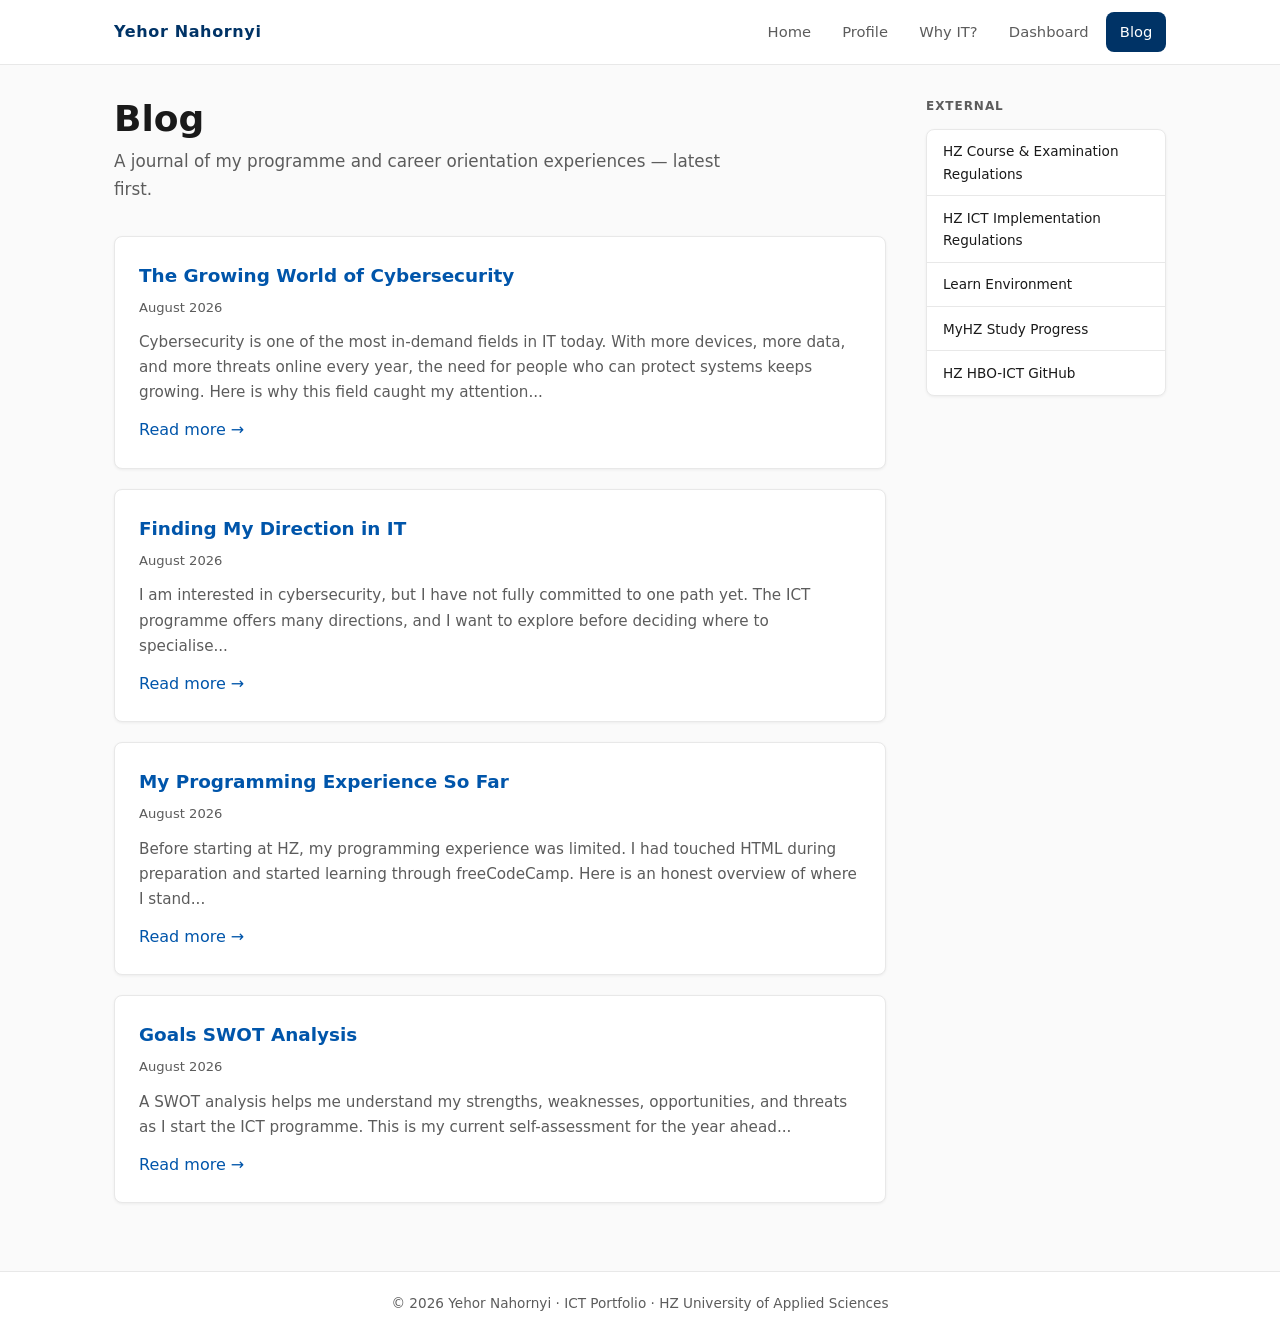
==== blog.html @ 4990da4e "I added a lot of pages about me" ====
<!DOCTYPE html>
<html lang="en">
<head>
  <meta charset="UTF-8">
  <meta name="viewport" content="width=device-width, initial-scale=1.0">
  <meta name="description" content="Blog about programme and career orientation experiences by Yehor Nahornyi.">
  <title>Blog | Yehor Nahornyi</title>
  <link rel="stylesheet" href="css/style.css">
</head>
<body>
  <header class="site-header">
    <div class="header-inner">
      <a href="index.html" class="brand">Yehor Nahornyi</a>
      <nav class="main-nav" aria-label="Main navigation">
        <ul>
          <li><a href="index.html">Home</a></li>
          <li><a href="profile.html">Profile</a></li>
          <li><a href="why-it.html">Why IT?</a></li>
          <li><a href="dashboard.html">Dashboard</a></li>
          <li><a href="blog.html" class="nav-current">Blog</a></li>
        </ul>
      </nav>
    </div>
  </header>

  <div class="page-wrapper">
    <main>
      <h1 class="page-title">Blog</h1>
      <p class="page-intro">A journal of my programme and career orientation experiences — latest first.</p>

      <div class="blog-feed">
        <article>
          <h2><a href="blog-ict-field.html">The Growing World of Cybersecurity</a></h2>
          <p class="post-date">August 2026</p>
          <p>
            Cybersecurity is one of the most in-demand fields in IT today. With more devices,
            more data, and more threats online every year, the need for people who can protect
            systems keeps growing. Here is why this field caught my attention...
          </p>
          <a href="blog-ict-field.html" class="read-more">Read more &rarr;</a>
        </article>

        <article>
          <h2><a href="blog-direction.html">Finding My Direction in IT</a></h2>
          <p class="post-date">August 2026</p>
          <p>
            I am interested in cybersecurity, but I have not fully committed to one path yet.
            The ICT programme offers many directions, and I want to explore before deciding
            where to specialise...
          </p>
          <a href="blog-direction.html" class="read-more">Read more &rarr;</a>
        </article>

        <article>
          <h2><a href="blog-programming.html">My Programming Experience So Far</a></h2>
          <p class="post-date">August 2026</p>
          <p>
            Before starting at HZ, my programming experience was limited. I had touched HTML
            during preparation and started learning through freeCodeCamp. Here is an honest
            overview of where I stand...
          </p>
          <a href="blog-programming.html" class="read-more">Read more &rarr;</a>
        </article>

        <article>
          <h2><a href="blog-swot.html">Goals SWOT Analysis</a></h2>
          <p class="post-date">August 2026</p>
          <p>
            A SWOT analysis helps me understand my strengths, weaknesses, opportunities,
            and threats as I start the ICT programme. This is my current self-assessment
            for the year ahead...
          </p>
          <a href="blog-swot.html" class="read-more">Read more &rarr;</a>
        </article>
      </div>
    </main>

    <aside class="external-links">
      <h2>External</h2>
      <ul>
        <li><a href="https://hz.nl/en/about-hz/regulations-documents/course-and-examination-regulations" target="_blank" rel="noopener noreferrer">HZ Course &amp; Examination Regulations</a></li>
        <li><a href="https://hz.nl/en/study-programmes/ict" target="_blank" rel="noopener noreferrer">HZ ICT Implementation Regulations</a></li>
        <li><a href="https://learn.hz.nl" target="_blank" rel="noopener noreferrer">Learn Environment</a></li>
        <li><a href="https://myhz.hz.nl" target="_blank" rel="noopener noreferrer">MyHZ Study Progress</a></li>
        <li><a href="https://github.com/HZ-HBO-ICT" target="_blank" rel="noopener noreferrer">HZ HBO-ICT GitHub</a></li>
      </ul>
    </aside>
  </div>

  <footer class="site-footer">
    <p>&copy; 2026 Yehor Nahornyi · ICT Portfolio · HZ University of Applied Sciences</p>
  </footer>
</body>
</html>
---- css/style.css ----
*,
*::before,
*::after {
  box-sizing: border-box;
  margin: 0;
  padding: 0;
}

:root {
  --bg: #fafafa;
  --surface: #ffffff;
  --text: #1a1a1a;
  --text-muted: #5c5c5c;
  --border: #e8e8e8;
  --accent: #003366;
  --accent-light: #0055aa;
  --hz-orange: #e87722;
  --success: #2e7d32;
  --warning: #ed6c02;
  --danger: #c62828;
  --pending: #9e9e9e;
  --radius: 8px;
  --shadow: 0 1px 3px rgba(0, 0, 0, 0.06);
}

body {
  font-family: "Segoe UI", system-ui, -apple-system, sans-serif;
  line-height: 1.65;
  color: var(--text);
  background: var(--bg);
  min-height: 100vh;
  display: flex;
  flex-direction: column;
}

a {
  color: var(--accent-light);
  text-decoration: none;
}

a:hover {
  text-decoration: underline;
}

img {
  max-width: 100%;
  height: auto;
  display: block;
}

/* Header & navigation */

.site-header {
  background: var(--surface);
  border-bottom: 1px solid var(--border);
  position: sticky;
  top: 0;
  z-index: 100;
}

.header-inner {
  max-width: 1100px;
  margin: 0 auto;
  padding: 0 1.5rem;
  display: flex;
  align-items: center;
  justify-content: space-between;
  gap: 1rem;
  min-height: 64px;
}

.brand {
  font-weight: 700;
  font-size: 1rem;
  color: var(--accent);
  letter-spacing: 0.04em;
  text-decoration: none;
}

.brand:hover {
  text-decoration: none;
  color: var(--hz-orange);
}

.main-nav ul {
  list-style: none;
  display: flex;
  flex-wrap: wrap;
  gap: 0.25rem;
}

.main-nav a {
  display: block;
  padding: 0.5rem 0.85rem;
  border-radius: var(--radius);
  color: var(--text-muted);
  font-size: 0.92rem;
  font-weight: 500;
  text-decoration: none;
  transition: background 0.15s, color 0.15s;
}

.main-nav a:hover {
  background: #f0f4f8;
  color: var(--accent);
  text-decoration: none;
}

.main-nav a.nav-current {
  background: var(--accent);
  color: #fff;
}

/* Layout */

.page-wrapper {
  max-width: 1100px;
  margin: 0 auto;
  padding: 2rem 1.5rem 3rem;
  display: grid;
  grid-template-columns: 1fr 240px;
  gap: 2.5rem;
  flex: 1;
  width: 100%;
}

main {
  min-width: 0;
}

aside.external-links {
  align-self: start;
  position: sticky;
  top: 88px;
}

aside.external-links h2 {
  font-size: 0.75rem;
  text-transform: uppercase;
  letter-spacing: 0.08em;
  color: var(--text-muted);
  margin-bottom: 0.75rem;
}

aside.external-links ul {
  list-style: none;
  background: var(--surface);
  border: 1px solid var(--border);
  border-radius: var(--radius);
  overflow: hidden;
  box-shadow: var(--shadow);
}

aside.external-links li + li {
  border-top: 1px solid var(--border);
}

aside.external-links a {
  display: block;
  padding: 0.65rem 1rem;
  font-size: 0.85rem;
  color: var(--text);
  text-decoration: none;
}

aside.external-links a:hover {
  background: #f0f4f8;
  text-decoration: none;
  color: var(--accent);
}

/* Typography & sections */

.page-title {
  font-size: clamp(1.75rem, 4vw, 2.25rem);
  font-weight: 700;
  margin-bottom: 0.5rem;
  line-height: 1.2;
}

.page-intro {
  color: var(--text-muted);
  font-size: 1.05rem;
  margin-bottom: 2rem;
  max-width: 640px;
}

section {
  margin-bottom: 2.5rem;
}

section h2 {
  font-size: 1.25rem;
  margin-bottom: 0.75rem;
  color: var(--accent);
}

section h3 {
  font-size: 1.05rem;
  margin: 1.25rem 0 0.5rem;
}

section p {
  margin-bottom: 1rem;
  color: var(--text);
  max-width: 680px;
}

section ul,
section ol {
  margin: 0 0 1rem 1.25rem;
  max-width: 680px;
}

section li {
  margin-bottom: 0.35rem;
}

/* Hero block (home) */

.hero-block {
  display: grid;
  grid-template-columns: 1fr 200px;
  gap: 2rem;
  align-items: start;
  margin-bottom: 2.5rem;
  padding-bottom: 2rem;
  border-bottom: 1px solid var(--border);
}

.hero-block h1 {
  font-size: clamp(2rem, 5vw, 2.75rem);
  line-height: 1.15;
  margin-bottom: 0.75rem;
}

.hero-tagline {
  font-size: 1.1rem;
  color: var(--hz-orange);
  font-weight: 600;
  margin-bottom: 1rem;
}

.hero-images {
  display: flex;
  flex-direction: column;
  gap: 1rem;
}

.hero-images img {
  border-radius: var(--radius);
  border: 1px solid var(--border);
  background: var(--surface);
  padding: 0.75rem;
}

/* Cards & content blocks */

.card-grid {
  display: grid;
  grid-template-columns: repeat(auto-fill, minmax(260px, 1fr));
  gap: 1.25rem;
}

.card {
  background: var(--surface);
  border: 1px solid var(--border);
  border-radius: var(--radius);
  padding: 1.25rem;
  box-shadow: var(--shadow);
}

.card h3 {
  margin: 0 0 0.5rem;
  font-size: 1rem;
}

.card p {
  font-size: 0.92rem;
  color: var(--text-muted);
  margin-bottom: 0.75rem;
}

.card a.read-more {
  font-size: 0.88rem;
  font-weight: 600;
  color: var(--accent);
}

/* Profile */

.profile-header {
  display: flex;
  gap: 2rem;
  align-items: start;
  margin-bottom: 2rem;
  flex-wrap: wrap;
}

.profile-photo {
  width: 180px;
  height: 180px;
  border-radius: var(--radius);
  object-fit: cover;
  border: 1px solid var(--border);
  background: #eef2f6;
}

.character-list {
  list-style: none;
  margin-left: 0;
  display: flex;
  flex-wrap: wrap;
  gap: 0.5rem;
}

.character-list li {
  background: #f0f4f8;
  color: var(--accent);
  padding: 0.35rem 0.85rem;
  border-radius: 999px;
  font-size: 0.88rem;
  font-weight: 500;
  margin: 0;
}

.hz-logo-block {
  margin: 2rem 0;
  padding: 1.25rem;
  background: var(--surface);
  border: 1px solid var(--border);
  border-radius: var(--radius);
  display: inline-block;
}

.hz-logo-block img {
  width: 120px;
}

/* Dashboard */

.progress-section {
  background: var(--surface);
  border: 1px solid var(--border);
  border-radius: var(--radius);
  padding: 1.5rem;
  margin-bottom: 2rem;
  box-shadow: var(--shadow);
}

.progress-section h2 {
  margin-bottom: 1rem;
}

.progress-bar-wrap {
  position: relative;
  height: 28px;
  background: #eee;
  border-radius: 999px;
  overflow: visible;
  margin: 2rem 0 1rem;
}

.progress-bar-fill {
  height: 100%;
  background: linear-gradient(90deg, var(--accent), var(--accent-light));
  border-radius: 999px;
  transition: width 0.3s;
}

.progress-boundary {
  position: absolute;
  top: -8px;
  bottom: -8px;
  width: 3px;
  background: var(--hz-orange);
  transform: translateX(-50%);
}

.progress-boundary::after {
  content: "Study Advice (45 EC)";
  position: absolute;
  top: -22px;
  left: 50%;
  transform: translateX(-50%);
  font-size: 0.72rem;
  white-space: nowrap;
  color: var(--hz-orange);
  font-weight: 600;
}

.progress-labels {
  display: flex;
  justify-content: space-between;
  font-size: 0.85rem;
  color: var(--text-muted);
}

.study-table-wrap {
  overflow-x: auto;
  border: 1px solid var(--border);
  border-radius: var(--radius);
  background: var(--surface);
  box-shadow: var(--shadow);
}

.study-table {
  width: 100%;
  border-collapse: collapse;
  font-size: 0.88rem;
}

.study-table th,
.study-table td {
  padding: 0.65rem 0.85rem;
  text-align: left;
  border-bottom: 1px solid var(--border);
}

.study-table th {
  background: #f5f7fa;
  font-weight: 600;
  color: var(--accent);
  font-size: 0.8rem;
  text-transform: uppercase;
  letter-spacing: 0.04em;
}

.study-table tr:last-child td {
  border-bottom: none;
}

.study-table .quarter-header td {
  background: var(--accent);
  color: #fff;
  font-weight: 700;
  font-size: 0.85rem;
  letter-spacing: 0.03em;
}

.study-table .course-header td {
  background: #eef2f6;
  font-weight: 600;
  color: var(--text);
}

.status-pending {
  background: #fafafa;
}

.status-passed {
  background: #e8f5e9;
}

.status-failed {
  background: #ffebee;
}

.status-empty {
  background: #fff;
}

.grade-cell {
  font-weight: 600;
  min-width: 60px;
}

.legend {
  display: flex;
  flex-wrap: wrap;
  gap: 1rem;
  margin-top: 1rem;
  font-size: 0.82rem;
}

.legend-item {
  display: flex;
  align-items: center;
  gap: 0.4rem;
}

.legend-swatch {
  width: 14px;
  height: 14px;
  border-radius: 3px;
  border: 1px solid var(--border);
}

.legend-swatch.pending { background: #fafafa; }
.legend-swatch.passed { background: #e8f5e9; }
.legend-swatch.failed { background: #ffebee; }

/* Blog post */

article.blog-post {
  max-width: 720px;
}

article.blog-post .post-meta {
  color: var(--text-muted);
  font-size: 0.88rem;
  margin-bottom: 1.5rem;
}

article.blog-post h2 {
  font-size: 1.5rem;
  margin: 1.5rem 0 0.75rem;
  color: var(--text);
}

.blog-feed article {
  background: var(--surface);
  border: 1px solid var(--border);
  border-radius: var(--radius);
  padding: 1.5rem;
  margin-bottom: 1.25rem;
  box-shadow: var(--shadow);
}

.blog-feed article h2 {
  font-size: 1.15rem;
  margin-bottom: 0.35rem;
  color: var(--accent);
}

.blog-feed .post-date {
  font-size: 0.82rem;
  color: var(--text-muted);
  margin-bottom: 0.75rem;
}

.blog-feed p {
  font-size: 0.95rem;
  color: var(--text-muted);
  margin-bottom: 0.75rem;
}

/* SWOT table */

.swot-table {
  width: 100%;
  border-collapse: collapse;
  margin: 1rem 0;
  font-size: 0.92rem;
}

.swot-table th,
.swot-table td {
  border: 1px solid var(--border);
  padding: 0.85rem 1rem;
  vertical-align: top;
}

.swot-table th {
  background: #f5f7fa;
  text-align: left;
  width: 25%;
  line-height: 1.5;
}

.swot-table td ul {
  margin: 0;
  padding-left: 1.25rem;
  list-style-position: outside;
}

.swot-table td li {
  margin: 0 0 0.4rem;
  padding-left: 0.15rem;
  line-height: 1.5;
}

.swot-table td li:last-child {
  margin-bottom: 0;
}

/* Footer */

.site-footer {
  border-top: 1px solid var(--border);
  background: var(--surface);
  padding: 1.25rem 1.5rem;
  text-align: center;
  font-size: 0.85rem;
  color: var(--text-muted);
}

.site-footer p {
  max-width: none;
  margin: 0;
}

@media (max-width: 800px) {
  .page-wrapper {
    grid-template-columns: 1fr;
  }

  aside.external-links {
    position: static;
    order: -1;
  }

  .hero-block {
    grid-template-columns: 1fr;
  }
}
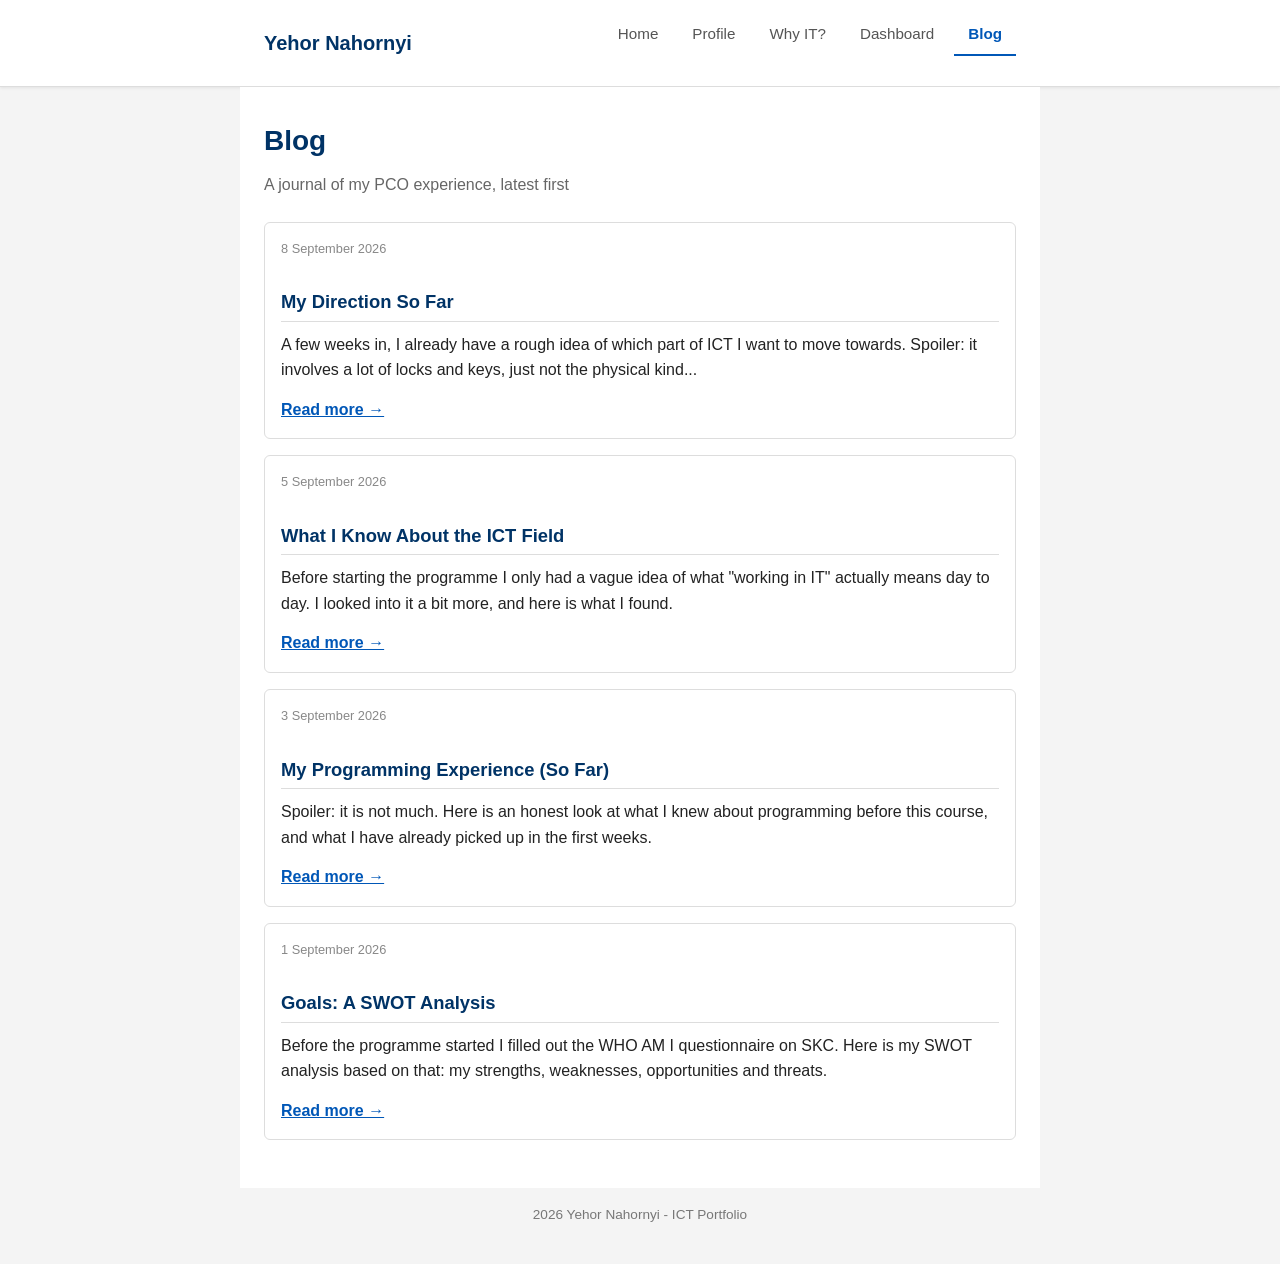
==== commit cdb43c08: "Dashboard and blog" ====
--- a/blog.html
+++ b/blog.html
@@ -1,94 +1,86 @@
 <!DOCTYPE html>
 <html lang="en">
+
 <head>
   <meta charset="UTF-8">
   <meta name="viewport" content="width=device-width, initial-scale=1.0">
-  <meta name="description" content="Blog about programme and career orientation experiences by Yehor Nahornyi.">
-  <title>Blog | Yehor Nahornyi</title>
+  <meta name="description" content="Blog of Yehor Nahornyi about his PCO experience">
+  <title>Blog - Yehor Nahornyi</title>
   <link rel="stylesheet" href="css/style.css">
 </head>
+
 <body>
-  <header class="site-header">
-    <div class="header-inner">
-      <a href="index.html" class="brand">Yehor Nahornyi</a>
-      <nav class="main-nav" aria-label="Main navigation">
+  <header>
+    <div class="header-content">
+      <h1>Yehor Nahornyi</h1>
+      <nav>
         <ul>
           <li><a href="index.html">Home</a></li>
           <li><a href="profile.html">Profile</a></li>
           <li><a href="why-it.html">Why IT?</a></li>
           <li><a href="dashboard.html">Dashboard</a></li>
-          <li><a href="blog.html" class="nav-current">Blog</a></li>
+          <li><a href="blog.html" class="active">Blog</a></li>
         </ul>
       </nav>
     </div>
   </header>
 
-  <div class="page-wrapper">
-    <main>
-      <h1 class="page-title">Blog</h1>
-      <p class="page-intro">A journal of my programme and career orientation experiences — latest first.</p>
+  <main>
+    <h1>Blog</h1>
+    <p class="subtitle">A journal of my PCO experience, latest first</p>
 
-      <div class="blog-feed">
-        <article>
-          <h2><a href="blog-ict-field.html">The Growing World of Cybersecurity</a></h2>
-          <p class="post-date">August 2026</p>
-          <p>
-            Cybersecurity is one of the most in-demand fields in IT today. With more devices,
-            more data, and more threats online every year, the need for people who can protect
-            systems keeps growing. Here is why this field caught my attention...
-          </p>
-          <a href="blog-ict-field.html" class="read-more">Read more &rarr;</a>
-        </article>
+    <section class="post-excerpt">
+      <article>
+        <time datetime="2026-09-08">8 September 2026</time>
+        <h2>My Direction So Far</h2>
+        <p>
+          A few weeks in, I already have a rough idea of which part of ICT I want to move
+          towards. Spoiler: it involves a lot of locks and keys, just not the physical kind...
+        </p>
+        <a class="read-more" href="direction.html">Read more &rarr;</a>
+      </article>
+    </section>
 
-        <article>
-          <h2><a href="blog-direction.html">Finding My Direction in IT</a></h2>
-          <p class="post-date">August 2026</p>
-          <p>
-            I am interested in cybersecurity, but I have not fully committed to one path yet.
-            The ICT programme offers many directions, and I want to explore before deciding
-            where to specialise...
-          </p>
-          <a href="blog-direction.html" class="read-more">Read more &rarr;</a>
-        </article>
+    <section class="post-excerpt">
+      <article>
+        <time datetime="2026-09-05">5 September 2026</time>
+        <h2>What I Know About the ICT Field</h2>
+        <p>
+          Before starting the programme I only had a vague idea of what "working in IT" actually
+          means day to day. I looked into it a bit more, and here is what I found.
+        </p>
+        <a class="read-more" href="ict-field.html">Read more &rarr;</a>
+      </article>
+    </section>
 
-        <article>
-          <h2><a href="blog-programming.html">My Programming Experience So Far</a></h2>
-          <p class="post-date">August 2026</p>
-          <p>
-            Before starting at HZ, my programming experience was limited. I had touched HTML
-            during preparation and started learning through freeCodeCamp. Here is an honest
-            overview of where I stand...
-          </p>
-          <a href="blog-programming.html" class="read-more">Read more &rarr;</a>
-        </article>
+    <section class="post-excerpt">
+      <article>
+        <time datetime="2026-09-03">3 September 2026</time>
+        <h2>My Programming Experience (So Far)</h2>
+        <p>
+          Spoiler: it is not much. Here is an honest look at what I knew about programming
+          before this course, and what I have already picked up in the first weeks.
+        </p>
+        <a class="read-more" href="programming-experience.html">Read more &rarr;</a>
+      </article>
+    </section>
 
-        <article>
-          <h2><a href="blog-swot.html">Goals SWOT Analysis</a></h2>
-          <p class="post-date">August 2026</p>
-          <p>
-            A SWOT analysis helps me understand my strengths, weaknesses, opportunities,
-            and threats as I start the ICT programme. This is my current self-assessment
-            for the year ahead...
-          </p>
-          <a href="blog-swot.html" class="read-more">Read more &rarr;</a>
-        </article>
-      </div>
-    </main>
+    <section class="post-excerpt">
+      <article>
+        <time datetime="2026-09-01">1 September 2026</time>
+        <h2>Goals: A SWOT Analysis</h2>
+        <p>
+          Before the programme started I filled out the WHO AM I questionnaire on SKC. Here is
+          my SWOT analysis based on that: my strengths, weaknesses, opportunities and threats.
+        </p>
+        <a class="read-more" href="goals.html">Read more &rarr;</a>
+      </article>
+    </section>
+  </main>
 
-    <aside class="external-links">
-      <h2>External</h2>
-      <ul>
-        <li><a href="https://hz.nl/en/about-hz/regulations-documents/course-and-examination-regulations" target="_blank" rel="noopener noreferrer">HZ Course &amp; Examination Regulations</a></li>
-        <li><a href="https://hz.nl/en/study-programmes/ict" target="_blank" rel="noopener noreferrer">HZ ICT Implementation Regulations</a></li>
-        <li><a href="https://learn.hz.nl" target="_blank" rel="noopener noreferrer">Learn Environment</a></li>
-        <li><a href="https://myhz.hz.nl" target="_blank" rel="noopener noreferrer">MyHZ Study Progress</a></li>
-        <li><a href="https://github.com/HZ-HBO-ICT" target="_blank" rel="noopener noreferrer">HZ HBO-ICT GitHub</a></li>
-      </ul>
-    </aside>
-  </div>
-
-  <footer class="site-footer">
-    <p>&copy; 2026 Yehor Nahornyi · ICT Portfolio · HZ University of Applied Sciences</p>
+  <footer>
+    <p>2026 Yehor Nahornyi - ICT Portfolio</p>
   </footer>
 </body>
-</html>
+
+</html>
--- a/css/style.css
+++ b/css/style.css
@@ -1,606 +1,202 @@
-*,
-*::before,
-*::after {
+* {
   box-sizing: border-box;
   margin: 0;
   padding: 0;
 }
 
-:root {
-  --bg: #fafafa;
-  --surface: #ffffff;
-  --text: #1a1a1a;
-  --text-muted: #5c5c5c;
-  --border: #e8e8e8;
-  --accent: #003366;
-  --accent-light: #0055aa;
-  --hz-orange: #e87722;
-  --success: #2e7d32;
-  --warning: #ed6c02;
-  --danger: #c62828;
-  --pending: #9e9e9e;
-  --radius: 8px;
-  --shadow: 0 1px 3px rgba(0, 0, 0, 0.06);
-}
-
 body {
-  font-family: "Segoe UI", system-ui, -apple-system, sans-serif;
-  line-height: 1.65;
-  color: var(--text);
-  background: var(--bg);
-  min-height: 100vh;
+  font-family: "Segoe UI", Tahoma, sans-serif;
+  line-height: 1.6;
+  color: #222;
+  background-color: #f4f4f4;
+}
+
+a {
+  color: #0057b7;
+}
+
+a:hover {
+  color: #003d80;
+}
+
+header {
+  background-color: #fff;
+  border-bottom: 1px solid #ddd;
+  box-shadow: 0 1px 3px rgba(0, 0, 0, 0.08);
+}
+
+.header-content {
+  max-width: 800px;
+  margin: 0 auto;
+  padding: 14px 24px;
   display: flex;
-  flex-direction: column;
-}
-
-a {
-  color: var(--accent-light);
-  text-decoration: none;
-}
-
-a:hover {
-  text-decoration: underline;
-}
-
-img {
-  max-width: 100%;
-  height: auto;
-  display: block;
-}
-
-/* Header & navigation */
-
-.site-header {
-  background: var(--surface);
-  border-bottom: 1px solid var(--border);
-  position: sticky;
-  top: 0;
-  z-index: 100;
-}
-
-.header-inner {
-  max-width: 1100px;
-  margin: 0 auto;
-  padding: 0 1.5rem;
-  display: flex;
+  justify-content: space-between;
   align-items: center;
-  justify-content: space-between;
-  gap: 1rem;
-  min-height: 64px;
-}
-
-.brand {
-  font-weight: 700;
-  font-size: 1rem;
-  color: var(--accent);
-  letter-spacing: 0.04em;
-  text-decoration: none;
-}
-
-.brand:hover {
-  text-decoration: none;
-  color: var(--hz-orange);
-}
-
-.main-nav ul {
+  flex-wrap: wrap;
+  gap: 12px;
+}
+
+header h1 {
+  font-size: 1.25rem;
+  margin-bottom: 0;
+  color: #003366;
+}
+
+nav ul {
   list-style: none;
   display: flex;
   flex-wrap: wrap;
-  gap: 0.25rem;
-}
-
-.main-nav a {
+  gap: 6px;
+}
+
+nav li {
+  display: inline-block;
+  margin-right: 0;
+  margin-bottom: 0;
+}
+
+nav a {
+  display: inline-block;
+  padding: 8px 14px;
+  text-decoration: none;
+  color: #555;
+  font-size: 0.95rem;
+  border-bottom: 2px solid transparent;
+}
+
+nav a:hover {
+  color: #0057b7;
+  border-bottom-color: #0057b7;
+  background-color: transparent;
+}
+
+nav a.active {
+  color: #0057b7;
+  font-weight: 600;
+  border-bottom-color: #0057b7;
+  background-color: transparent;
+}
+
+main {
+  max-width: 800px;
+  margin: 0 auto;
+  padding: 32px 24px;
+  background-color: #fff;
+  min-height: 60vh;
+}
+
+main h1 {
+  font-size: 1.75rem;
+  margin-bottom: 8px;
+  color: #003366;
+}
+
+.subtitle {
+  color: #666;
+  margin-bottom: 24px;
+}
+
+main h2 {
+  font-size: 1.15rem;
+  margin-top: 28px;
+  margin-bottom: 10px;
+  color: #003366;
+  border-bottom: 1px solid #ddd;
+  padding-bottom: 4px;
+}
+
+p {
+  margin-bottom: 14px;
+}
+
+ul {
+  margin: 0 0 16px 20px;
+}
+
+li {
+  margin-bottom: 6px;
+}
+
+footer {
+  max-width: 800px;
+  margin: 0 auto;
+  padding: 16px 24px 24px;
+  text-align: center;
+  font-size: 0.85rem;
+  color: #777;
+}
+
+/* Blog */
+.post-excerpt {
+  border: 1px solid #ddd;
+  border-radius: 6px;
+  padding: 16px;
+  margin-bottom: 16px;
+}
+
+.post-excerpt time {
   display: block;
-  padding: 0.5rem 0.85rem;
-  border-radius: var(--radius);
-  color: var(--text-muted);
-  font-size: 0.92rem;
-  font-weight: 500;
-  text-decoration: none;
-  transition: background 0.15s, color 0.15s;
-}
-
-.main-nav a:hover {
-  background: #f0f4f8;
-  color: var(--accent);
-  text-decoration: none;
-}
-
-.main-nav a.nav-current {
-  background: var(--accent);
-  color: #fff;
-}
-
-/* Layout */
-
-.page-wrapper {
-  max-width: 1100px;
-  margin: 0 auto;
-  padding: 2rem 1.5rem 3rem;
-  display: grid;
-  grid-template-columns: 1fr 240px;
-  gap: 2.5rem;
-  flex: 1;
-  width: 100%;
-}
-
-main {
-  min-width: 0;
-}
-
-aside.external-links {
-  align-self: start;
-  position: sticky;
-  top: 88px;
-}
-
-aside.external-links h2 {
-  font-size: 0.75rem;
-  text-transform: uppercase;
-  letter-spacing: 0.08em;
-  color: var(--text-muted);
-  margin-bottom: 0.75rem;
-}
-
-aside.external-links ul {
-  list-style: none;
-  background: var(--surface);
-  border: 1px solid var(--border);
-  border-radius: var(--radius);
-  overflow: hidden;
-  box-shadow: var(--shadow);
-}
-
-aside.external-links li + li {
-  border-top: 1px solid var(--border);
-}
-
-aside.external-links a {
-  display: block;
-  padding: 0.65rem 1rem;
-  font-size: 0.85rem;
-  color: var(--text);
-  text-decoration: none;
-}
-
-aside.external-links a:hover {
-  background: #f0f4f8;
-  text-decoration: none;
-  color: var(--accent);
-}
-
-/* Typography & sections */
-
-.page-title {
-  font-size: clamp(1.75rem, 4vw, 2.25rem);
-  font-weight: 700;
-  margin-bottom: 0.5rem;
-  line-height: 1.2;
-}
-
-.page-intro {
-  color: var(--text-muted);
-  font-size: 1.05rem;
-  margin-bottom: 2rem;
-  max-width: 640px;
-}
-
-section {
-  margin-bottom: 2.5rem;
-}
-
-section h2 {
-  font-size: 1.25rem;
-  margin-bottom: 0.75rem;
-  color: var(--accent);
-}
-
-section h3 {
-  font-size: 1.05rem;
-  margin: 1.25rem 0 0.5rem;
-}
-
-section p {
-  margin-bottom: 1rem;
-  color: var(--text);
-  max-width: 680px;
-}
-
-section ul,
-section ol {
-  margin: 0 0 1rem 1.25rem;
-  max-width: 680px;
-}
-
-section li {
-  margin-bottom: 0.35rem;
-}
-
-/* Hero block (home) */
-
-.hero-block {
-  display: grid;
-  grid-template-columns: 1fr 200px;
-  gap: 2rem;
-  align-items: start;
-  margin-bottom: 2.5rem;
-  padding-bottom: 2rem;
-  border-bottom: 1px solid var(--border);
-}
-
-.hero-block h1 {
-  font-size: clamp(2rem, 5vw, 2.75rem);
-  line-height: 1.15;
-  margin-bottom: 0.75rem;
-}
-
-.hero-tagline {
-  font-size: 1.1rem;
-  color: var(--hz-orange);
+  font-size: 0.8rem;
+  color: #888;
+  margin-bottom: 6px;
+}
+
+.read-more {
   font-weight: 600;
-  margin-bottom: 1rem;
-}
-
-.hero-images {
-  display: flex;
-  flex-direction: column;
-  gap: 1rem;
-}
-
-.hero-images img {
-  border-radius: var(--radius);
-  border: 1px solid var(--border);
-  background: var(--surface);
-  padding: 0.75rem;
-}
-
-/* Cards & content blocks */
-
-.card-grid {
-  display: grid;
-  grid-template-columns: repeat(auto-fill, minmax(260px, 1fr));
-  gap: 1.25rem;
-}
-
-.card {
-  background: var(--surface);
-  border: 1px solid var(--border);
-  border-radius: var(--radius);
-  padding: 1.25rem;
-  box-shadow: var(--shadow);
-}
-
-.card h3 {
-  margin: 0 0 0.5rem;
-  font-size: 1rem;
-}
-
-.card p {
-  font-size: 0.92rem;
-  color: var(--text-muted);
-  margin-bottom: 0.75rem;
-}
-
-.card a.read-more {
-  font-size: 0.88rem;
-  font-weight: 600;
-  color: var(--accent);
-}
-
-/* Profile */
-
-.profile-header {
-  display: flex;
-  gap: 2rem;
-  align-items: start;
-  margin-bottom: 2rem;
-  flex-wrap: wrap;
-}
-
-.profile-photo {
-  width: 180px;
-  height: 180px;
-  border-radius: var(--radius);
-  object-fit: cover;
-  border: 1px solid var(--border);
-  background: #eef2f6;
-}
-
-.character-list {
-  list-style: none;
-  margin-left: 0;
-  display: flex;
-  flex-wrap: wrap;
-  gap: 0.5rem;
-}
-
-.character-list li {
-  background: #f0f4f8;
-  color: var(--accent);
-  padding: 0.35rem 0.85rem;
-  border-radius: 999px;
-  font-size: 0.88rem;
-  font-weight: 500;
-  margin: 0;
-}
-
-.hz-logo-block {
-  margin: 2rem 0;
-  padding: 1.25rem;
-  background: var(--surface);
-  border: 1px solid var(--border);
-  border-radius: var(--radius);
-  display: inline-block;
-}
-
-.hz-logo-block img {
-  width: 120px;
-}
-
-/* Dashboard */
-
-.progress-section {
-  background: var(--surface);
-  border: 1px solid var(--border);
-  border-radius: var(--radius);
-  padding: 1.5rem;
-  margin-bottom: 2rem;
-  box-shadow: var(--shadow);
-}
-
-.progress-section h2 {
-  margin-bottom: 1rem;
-}
-
-.progress-bar-wrap {
-  position: relative;
-  height: 28px;
-  background: #eee;
-  border-radius: 999px;
-  overflow: visible;
-  margin: 2rem 0 1rem;
-}
-
-.progress-bar-fill {
-  height: 100%;
-  background: linear-gradient(90deg, var(--accent), var(--accent-light));
-  border-radius: 999px;
-  transition: width 0.3s;
-}
-
-.progress-boundary {
-  position: absolute;
-  top: -8px;
-  bottom: -8px;
-  width: 3px;
-  background: var(--hz-orange);
-  transform: translateX(-50%);
-}
-
-.progress-boundary::after {
-  content: "Study Advice (45 EC)";
-  position: absolute;
-  top: -22px;
-  left: 50%;
-  transform: translateX(-50%);
-  font-size: 0.72rem;
-  white-space: nowrap;
-  color: var(--hz-orange);
-  font-weight: 600;
-}
-
-.progress-labels {
-  display: flex;
-  justify-content: space-between;
-  font-size: 0.85rem;
-  color: var(--text-muted);
-}
-
-.study-table-wrap {
+}
+
+/* Dashboard table */
+.table-scroll {
   overflow-x: auto;
-  border: 1px solid var(--border);
-  border-radius: var(--radius);
-  background: var(--surface);
-  box-shadow: var(--shadow);
-}
-
-.study-table {
+  margin-bottom: 24px;
+}
+
+.study-monitor {
   width: 100%;
   border-collapse: collapse;
-  font-size: 0.88rem;
-}
-
-.study-table th,
-.study-table td {
-  padding: 0.65rem 0.85rem;
+  font-size: 0.9rem;
+}
+
+.study-monitor caption {
   text-align: left;
-  border-bottom: 1px solid var(--border);
-}
-
-.study-table th {
-  background: #f5f7fa;
-  font-weight: 600;
-  color: var(--accent);
-  font-size: 0.8rem;
-  text-transform: uppercase;
-  letter-spacing: 0.04em;
-}
-
-.study-table tr:last-child td {
-  border-bottom: none;
-}
-
-.study-table .quarter-header td {
-  background: var(--accent);
+  font-size: 0.85rem;
+  color: #666;
+  margin-bottom: 8px;
+}
+
+.study-monitor th,
+.study-monitor td {
+  border: 1px solid #ddd;
+  padding: 8px 10px;
+  text-align: left;
+  vertical-align: middle;
+}
+
+.study-monitor thead th {
+  background-color: #003366;
   color: #fff;
-  font-weight: 700;
-  font-size: 0.85rem;
-  letter-spacing: 0.03em;
-}
-
-.study-table .course-header td {
-  background: #eef2f6;
-  font-weight: 600;
-  color: var(--text);
-}
-
-.status-pending {
-  background: #fafafa;
-}
-
-.status-passed {
-  background: #e8f5e9;
-}
-
-.status-failed {
-  background: #ffebee;
-}
-
-.status-empty {
-  background: #fff;
-}
-
-.grade-cell {
-  font-weight: 600;
-  min-width: 60px;
-}
-
-.legend {
-  display: flex;
-  flex-wrap: wrap;
-  gap: 1rem;
-  margin-top: 1rem;
-  font-size: 0.82rem;
-}
-
-.legend-item {
-  display: flex;
-  align-items: center;
-  gap: 0.4rem;
-}
-
-.legend-swatch {
-  width: 14px;
-  height: 14px;
-  border-radius: 3px;
-  border: 1px solid var(--border);
-}
-
-.legend-swatch.pending { background: #fafafa; }
-.legend-swatch.passed { background: #e8f5e9; }
-.legend-swatch.failed { background: #ffebee; }
-
-/* Blog post */
-
-article.blog-post {
-  max-width: 720px;
-}
-
-article.blog-post .post-meta {
-  color: var(--text-muted);
-  font-size: 0.88rem;
-  margin-bottom: 1.5rem;
-}
-
-article.blog-post h2 {
-  font-size: 1.5rem;
-  margin: 1.5rem 0 0.75rem;
-  color: var(--text);
-}
-
-.blog-feed article {
-  background: var(--surface);
-  border: 1px solid var(--border);
-  border-radius: var(--radius);
-  padding: 1.5rem;
-  margin-bottom: 1.25rem;
-  box-shadow: var(--shadow);
-}
-
-.blog-feed article h2 {
-  font-size: 1.15rem;
-  margin-bottom: 0.35rem;
-  color: var(--accent);
-}
-
-.blog-feed .post-date {
-  font-size: 0.82rem;
-  color: var(--text-muted);
-  margin-bottom: 0.75rem;
-}
-
-.blog-feed p {
-  font-size: 0.95rem;
-  color: var(--text-muted);
-  margin-bottom: 0.75rem;
-}
-
-/* SWOT table */
-
-.swot-table {
-  width: 100%;
-  border-collapse: collapse;
-  margin: 1rem 0;
-  font-size: 0.92rem;
-}
-
-.swot-table th,
-.swot-table td {
-  border: 1px solid var(--border);
-  padding: 0.85rem 1rem;
-  vertical-align: top;
-}
-
-.swot-table th {
-  background: #f5f7fa;
-  text-align: left;
-  width: 25%;
-  line-height: 1.5;
-}
-
-.swot-table td ul {
-  margin: 0;
-  padding-left: 1.25rem;
-  list-style-position: outside;
-}
-
-.swot-table td li {
-  margin: 0 0 0.4rem;
-  padding-left: 0.15rem;
-  line-height: 1.5;
-}
-
-.swot-table td li:last-child {
-  margin-bottom: 0;
-}
-
-/* Footer */
-
-.site-footer {
-  border-top: 1px solid var(--border);
-  background: var(--surface);
-  padding: 1.25rem 1.5rem;
-  text-align: center;
-  font-size: 0.85rem;
-  color: var(--text-muted);
-}
-
-.site-footer p {
-  max-width: none;
-  margin: 0;
-}
-
-@media (max-width: 800px) {
-  .page-wrapper {
-    grid-template-columns: 1fr;
-  }
-
-  aside.external-links {
-    position: static;
-    order: -1;
-  }
-
-  .hero-block {
-    grid-template-columns: 1fr;
-  }
-}
+}
+
+/* Responsive */
+@media (max-width: 600px) {
+  .header-content {
+    flex-direction: column;
+    align-items: flex-start;
+  }
+
+  nav ul {
+    gap: 2px;
+  }
+
+  nav a {
+    padding: 6px 10px;
+  }
+
+  main {
+    padding: 20px 16px;
+  }
+
+  main h1 {
+    font-size: 1.4rem;
+  }
+}
